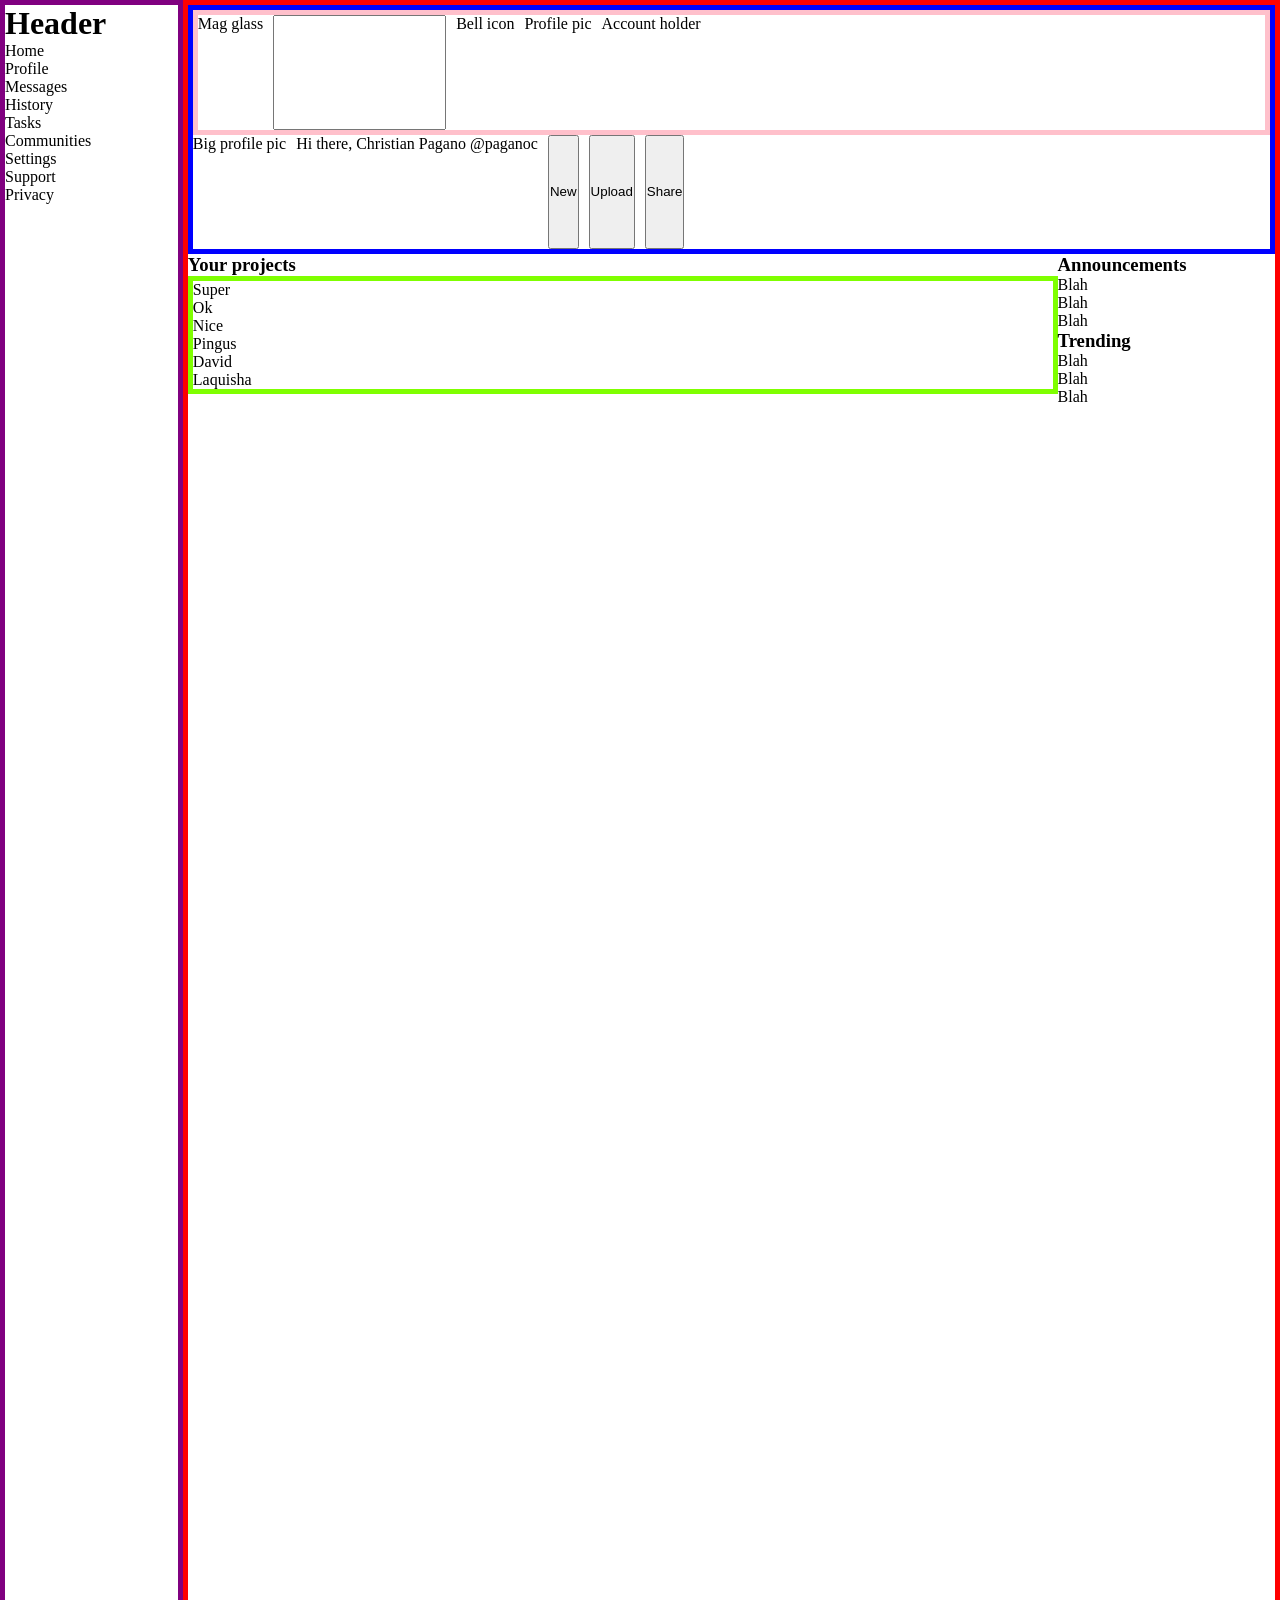
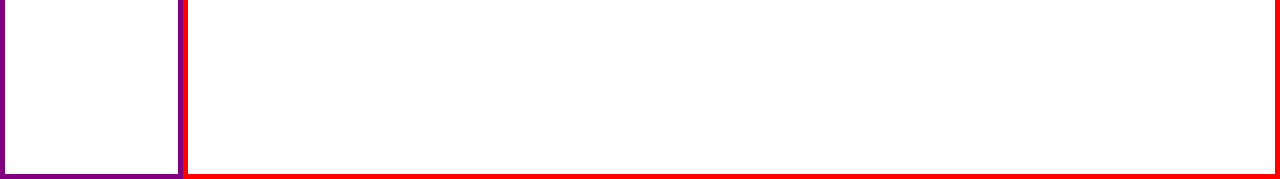
==== index.html @ 30c31ff7 "General layout accomplished." ====
<!DOCTYPE html>
<html lang="en">
<head>
    <meta charset="UTF-8">
    <meta name="viewport" content="width=device-width, initial-scale=1.0">
    <title>Document</title>
    <link rel="stylesheet" href="./styles.css">
</head>
<body>
    <div class="page">
        <div class="sidebar">
            <h1>Header</h1>

            <nav class="menu">
                <ul class="nav">
                    <li>Home</li>
                    <li>Profile</li>
                    <li>Messages</li>
                    <li>History</li>
                    <li>Tasks</li>
                    <li>Communities</li>
                </ul>
                <ul class="tools">
                    <li>Settings</li>
                    <li>Support</li>
                    <li>Privacy</li>
                </ul>
            </nav>
        </div>
        <div class="main">
            <div class="banner">
                <div class="row1">
                    <div class="mag">Mag glass</div>
                    <input type="search">
                    <div class="bell">Bell icon</div>
                    <div class="profilepic">Profile pic</div>
                    <div class="account">Account holder</div>
                </div>
                <div class="row2">
                    <div class="bigpic">Big profile pic</div>
                    <div class="greeting">Hi there, Christian Pagano @paganoc</div>
                    <button class="new">New</button>
                    <button class="upload">Upload</button>
                    <button class="share">Share</button>
                </div>
            </div>
            <div class="dashboard">
                <div class="projects">
                    <h3 class="projectsheader">Your projects</h3>
                    <div class="cards">
                        <div class="card1">Super</div>
                        <div class="card2">Ok</div>
                        <div class="card3">Nice</div>
                        <div class="card4">Pingus</div>
                        <div class="card5">David</div>
                        <div class="card6">Laquisha</div>
                    </div>
                </div>
                <div class="trendannounce">
                    <div class="announcements">
                        <h3 class="announceheader">Announcements</h3>
                        <div>Blah</div>
                        <div>Blah</div>
                        <div>Blah</div>
                        
                    </div>
                    <div class="trending">
                        <h3 class="trendingheader">Trending</h3>
                        <div>Blah</div>
                        <div>Blah</div>
                        <div>Blah</div>
                    </div>
                </div>
            </div>
        </div>
    </div>
</body>
</html>
---- styles.css ----
* {
    margin: 0;
    padding: 0;
}
.page {
    display: grid;
    grid-template-columns: 1fr 6fr;
    grid-template-rows: 1fr 6fr;
}
.sidebar {
    border: 5px solid purple;
    grid-row: span 2;
}
.main   {
    display: grid;
    border: 5px solid red;
    grid-template-rows: subgrid;
    grid-row: span 2;
}
.banner {
    border: 5px solid blue;
    display: grid;
    grid-template-columns: 4fr 2fr;
}
.row1 {
    grid-column: span 2;
    border: 5px solid pink;
    display: flex;
    gap: 10px;
}
.row2 {
    display: flex;
    gap: 10px;
}
.dashboard {
   display: grid;
   grid-template-rows: 1fr 3fr 3fr 3fr;
   grid-template-columns: 4fr 1fr;
}
.cards {
    display: grid;
    border: 5px solid chartreuse;
    
}
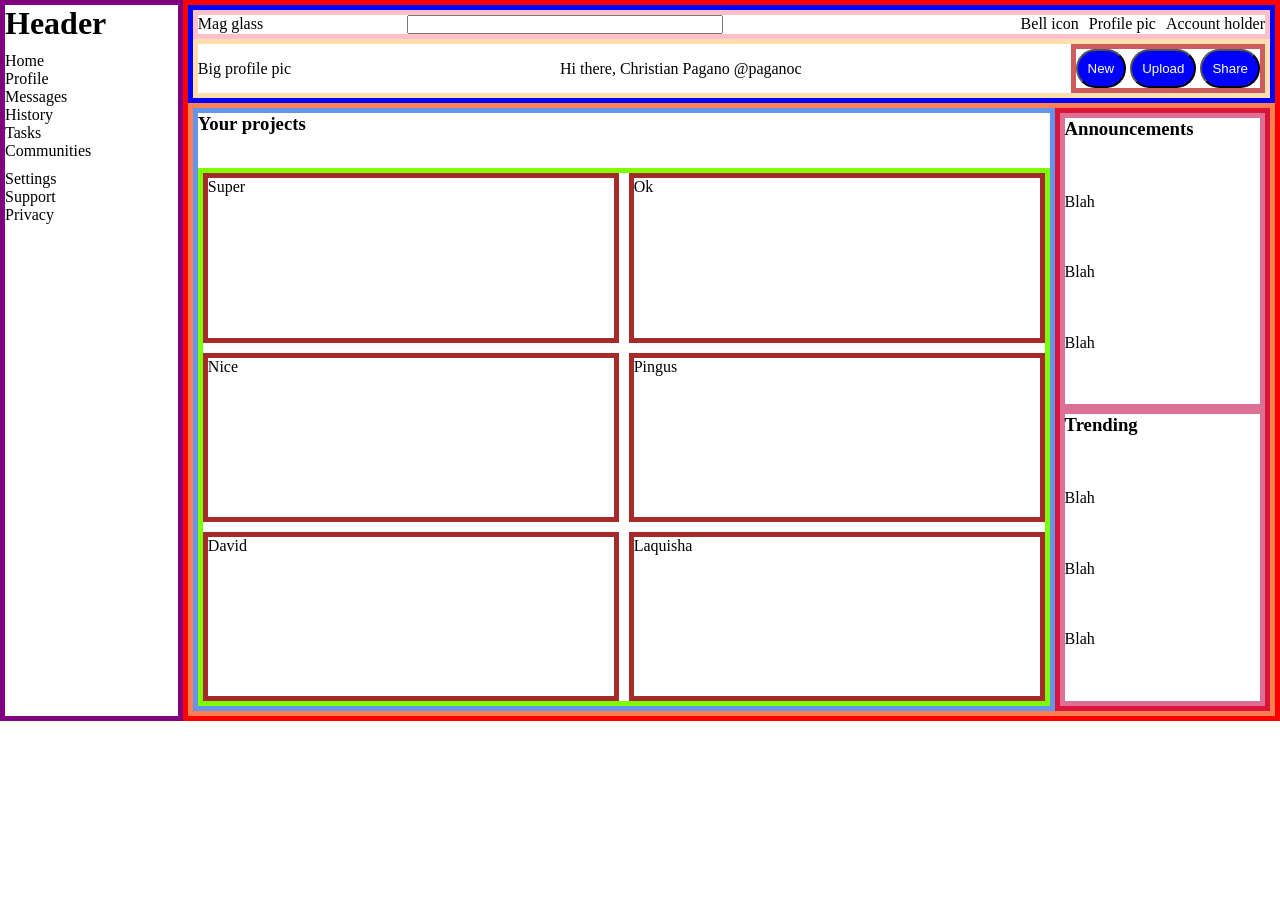
==== commit cfc53cfc: "General layout ACTUALLY accomplished lol" ====
--- a/index.html
+++ b/index.html
@@ -30,30 +30,36 @@
         <div class="main">
             <div class="banner">
                 <div class="row1">
-                    <div class="mag">Mag glass</div>
-                    <input type="search">
-                    <div class="bell">Bell icon</div>
-                    <div class="profilepic">Profile pic</div>
-                    <div class="account">Account holder</div>
+                    <div class="searchapparatus">
+                        <div class="mag">Mag glass</div>
+                        <input type="search">
+                    </div>
+                    <div class="rightcontent">
+                        <div class="bell">Bell icon</div>
+                        <div class="profilepic">Profile pic</div>
+                        <div class="account">Account holder</div>
+                    </div>
                 </div>
                 <div class="row2">
                     <div class="bigpic">Big profile pic</div>
                     <div class="greeting">Hi there, Christian Pagano @paganoc</div>
-                    <button class="new">New</button>
-                    <button class="upload">Upload</button>
-                    <button class="share">Share</button>
+                    <div class="buttons">
+                        <button class="new">New</button>
+                        <button class="upload">Upload</button>
+                        <button class="share">Share</button>
+                    </div>
                 </div>
             </div>
             <div class="dashboard">
                 <div class="projects">
                     <h3 class="projectsheader">Your projects</h3>
                     <div class="cards">
-                        <div class="card1">Super</div>
-                        <div class="card2">Ok</div>
-                        <div class="card3">Nice</div>
-                        <div class="card4">Pingus</div>
-                        <div class="card5">David</div>
-                        <div class="card6">Laquisha</div>
+                        <div class="card">Super</div>
+                        <div class="card">Ok</div>
+                        <div class="card">Nice</div>
+                        <div class="card">Pingus</div>
+                        <div class="card">David</div>
+                        <div class="card">Laquisha</div>
                     </div>
                 </div>
                 <div class="trendannounce">
--- a/styles.css
+++ b/styles.css
@@ -1,6 +1,7 @@
 * {
     margin: 0;
     padding: 0;
+    box-sizing: border-box;
 }
 .page {
     display: grid;
@@ -9,7 +10,13 @@
 }
 .sidebar {
     border: 5px solid purple;
-    grid-row: span 2;
+    grid-row: span 2;   
+}
+.menu  {
+    padding-top: 10px;
+    display: flex;
+    flex-direction: column;
+    gap: 10px;
 }
 .main   {
     display: grid;
@@ -25,20 +32,72 @@
 .row1 {
     grid-column: span 2;
     border: 5px solid pink;
+    display: grid;
+    grid-auto-flow: column;
+    gap: 10px;
+}
+.searchapparatus {
+    display: grid;
+    grid-auto-flow: column;
+}
+.rightcontent {
     display: flex;
+    justify-content: flex-end;
     gap: 10px;
 }
 .row2 {
-    display: flex;
+    display: grid;
+    justify-content: space-between;
+    grid-column: 1 / -1;
+    grid-auto-flow: column;
     gap: 10px;
+    align-items: center;
+    border: 5px solid navajowhite;
+}
+button {
+    padding: 10px;
+    background-color: blue;
+    color: white;
+    border-radius: 20px;
+}
+.buttons {
+    border: 5px solid indianred;
+    gap: 10px;  
 }
 .dashboard {
    display: grid;
    grid-template-rows: 1fr 3fr 3fr 3fr;
    grid-template-columns: 4fr 1fr;
+   border: 5px solid coral;
 }
 .cards {
     display: grid;
     border: 5px solid chartreuse;
-    
+    grid-template-rows: 2fr 2fr 2fr;
+    grid-template-columns: 2fr 2fr;
+    grid-row: 2 / -1;
+    gap: 10px;
+}
+.card {
+    border: 5px solid brown;
+    box-shadow: 0 2px 5px rgba(0, 0, 0, 0.03); 
+}
+.card:hover {
+    box-shadow: 0 10px 20px rgba(0, 0, 0, 0.08);
+}
+.projects {
+    display: grid;
+    grid-template-rows: subgrid;
+    border: 5px solid cornflowerblue;
+    grid-row: span 4;
+}
+.trendannounce {
+    display: grid;
+    grid-template-row: subgrid;
+    grid-row: span 4;
+    border: 5px solid crimson;
+}
+.announcements, .trending {
+    display: grid;
+    border: 5px solid palevioletred;
 }
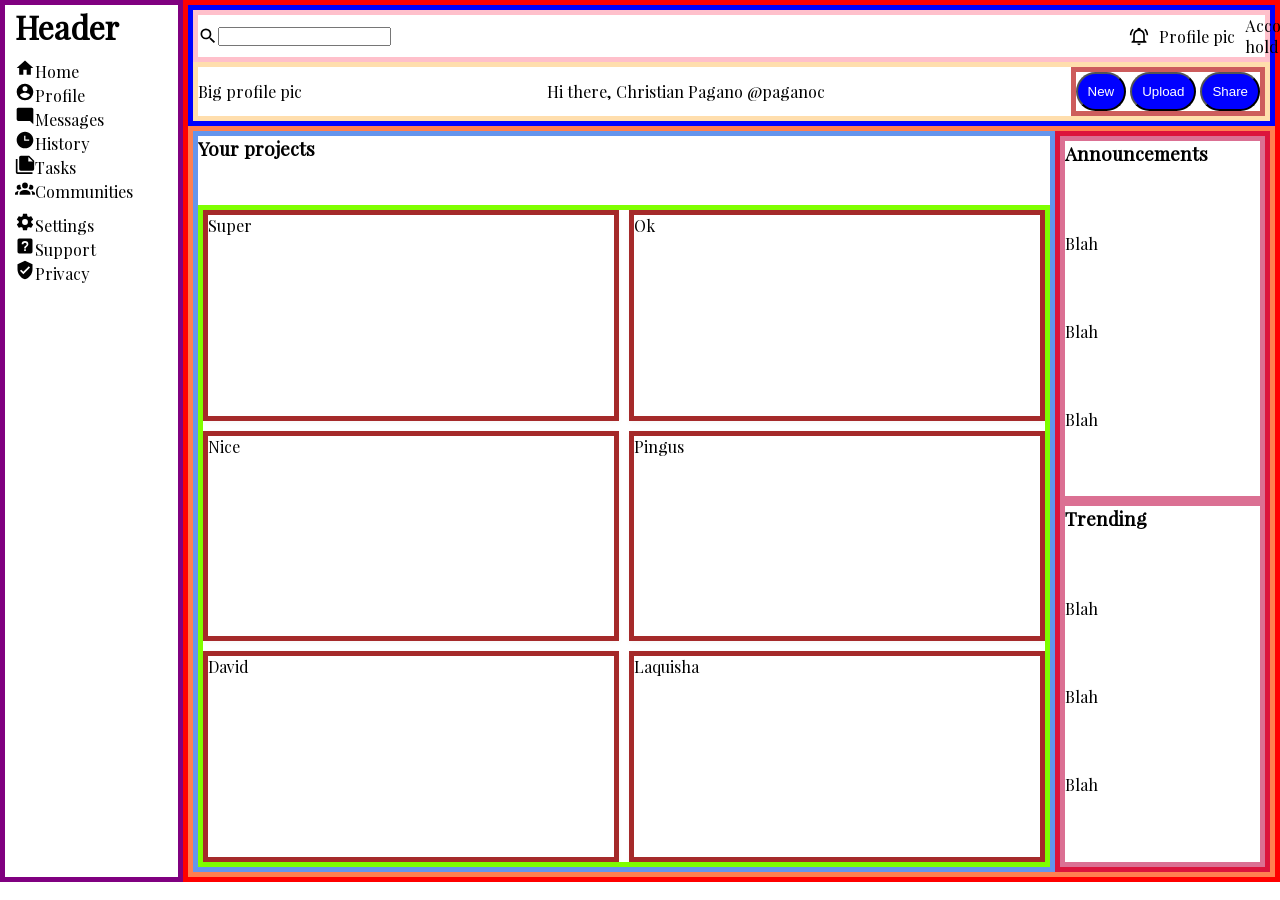
==== commit 47ac39d1: "Icons added to page... but row1 overflowing" ====
--- a/index.html
+++ b/index.html
@@ -13,17 +13,17 @@
 
             <nav class="menu">
                 <ul class="nav">
-                    <li>Home</li>
-                    <li>Profile</li>
-                    <li>Messages</li>
-                    <li>History</li>
-                    <li>Tasks</li>
-                    <li>Communities</li>
+                    <li><img class="home" src="./icons/home.svg" alt="home">Home</li>
+                    <li><img class="account" src="./icons/account-circle.svg" alt="account icon">Profile</li>
+                    <li><img class="message" src="./icons/message-reply.svg" alt="messages">Messages</li>
+                    <li><img class="history" src="./icons/clock-time-three.svg" alt="clock">History</li>
+                    <li><img class="tasks" src="./icons/note-multiple.svg" alt="tasks">Tasks</li>
+                    <li><img class="communities" src="./icons/account-group.svg" alt="communities">Communities</li>
                 </ul>
                 <ul class="tools">
-                    <li>Settings</li>
-                    <li>Support</li>
-                    <li>Privacy</li>
+                    <li><img class="settings" src="./icons/cog.svg" alt="settings">Settings</li>
+                    <li><img class="support" src="./icons/help-box.svg" alt="support">Support</li>
+                    <li><img class="privacy" src="./icons/shield-check.svg" alt="privacy">Privacy</li>
                 </ul>
             </nav>
         </div>
@@ -31,11 +31,11 @@
             <div class="banner">
                 <div class="row1">
                     <div class="searchapparatus">
-                        <div class="mag">Mag glass</div>
+                        <img class="magnifying" src="./icons/magnify.svg" alt="magnifying glass">
                         <input type="search">
                     </div>
                     <div class="rightcontent">
-                        <div class="bell">Bell icon</div>
+                        <img class="bell" src="./icons/bell-ring-outline.svg" alt="notification bell">
                         <div class="profilepic">Profile pic</div>
                         <div class="account">Account holder</div>
                     </div>
--- a/styles.css
+++ b/styles.css
@@ -1,9 +1,29 @@
+@font-face {
+    font-family: 'Playfair Display';
+    src: url('./fonts/PlayfairDisplay-Regular.woff2') format('woff2'),
+        url('./fonts/PlayfairDisplay-Regular.woff') format('woff');
+    font-weight: normal;
+    font-style: normal;
+    font-display: swap;
+}
+@font-face {
+    font-family: 'Raleway';
+    src: url('./fonts/Raleway-Regular.woff2') format('woff2'),
+        url('./fonts/Raleway-Regular.woff') format('woff');
+    font-weight: normal;
+    font-style: normal;
+    font-display: swap;
+}
+
+
+
 * {
     margin: 0;
     padding: 0;
     box-sizing: border-box;
 }
 .page {
+    font-family: 'Playfair Display';
     display: grid;
     grid-template-columns: 1fr 6fr;
     grid-template-rows: 1fr 6fr;
@@ -11,6 +31,10 @@
 .sidebar {
     border: 5px solid purple;
     grid-row: span 2;   
+    padding-left: 10px;
+}
+.menu li {
+    list-style-type: none;
 }
 .menu  {
     padding-top: 10px;
@@ -28,7 +52,13 @@
     border: 5px solid blue;
     display: grid;
     grid-template-columns: 4fr 2fr;
+    align-items: center;
 }
+.magnifying, .bell, .home, .account, .message, .history, .tasks, .communities, .settings, .support, .privacy {
+    width: 20px;
+    aspect-ratio: 1;
+}
+
 .row1 {
     grid-column: span 2;
     border: 5px solid pink;
@@ -39,11 +69,17 @@
 .searchapparatus {
     display: grid;
     grid-auto-flow: column;
+    justify-content: flex-start;
+    align-items: center;
 }
 .rightcontent {
-    display: flex;
+    display: grid;
     justify-content: flex-end;
+    grid-auto-flow: column;
     gap: 10px;
+    align-items: center;
+    min-width: 0;
+    min-height: 0;
 }
 .row2 {
     display: grid;
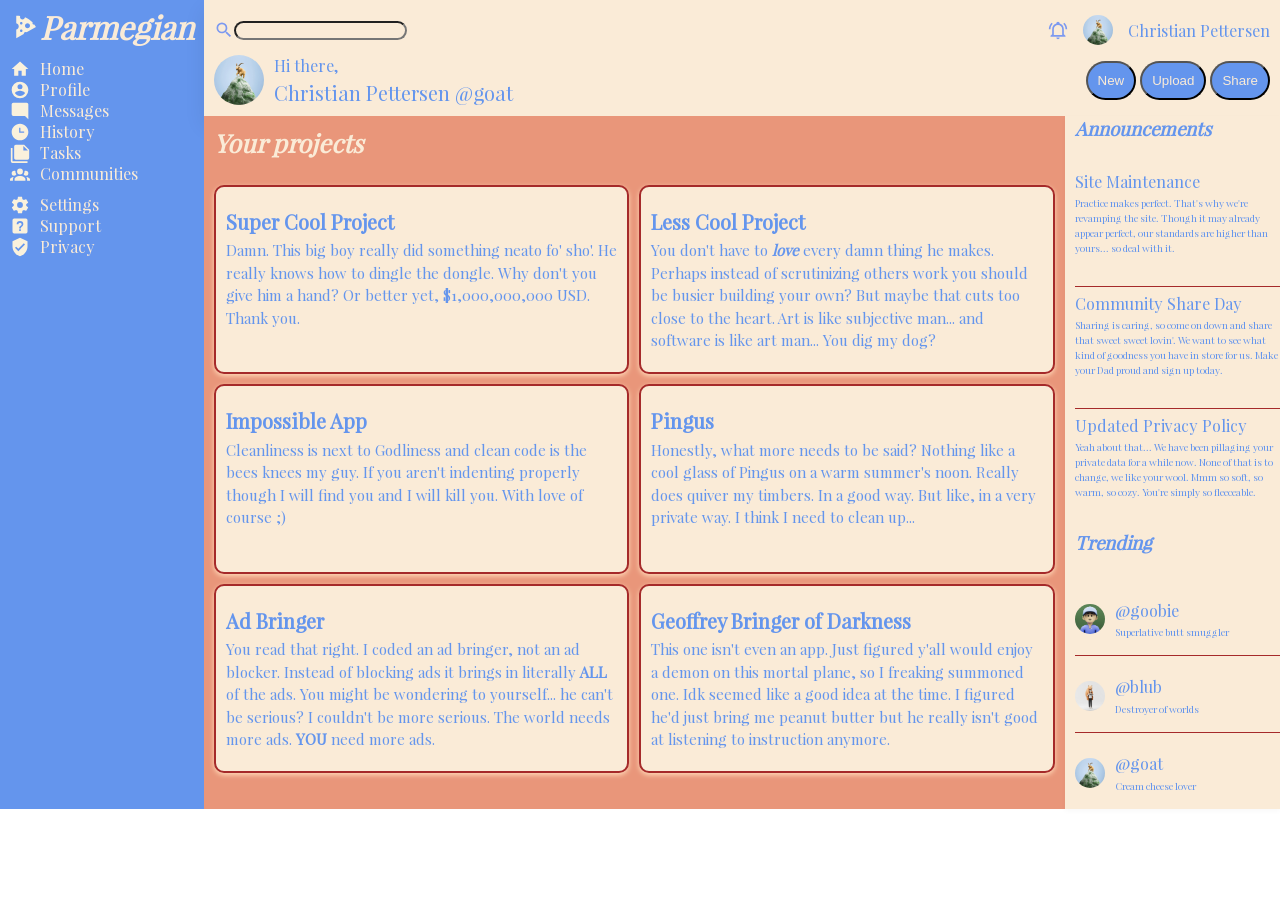
==== commit 789c15ec: "Project complete" ====
--- a/index.html
+++ b/index.html
@@ -9,12 +9,12 @@
 <body>
     <div class="page">
         <div class="sidebar">
-            <h1>Header</h1>
+            <h1 class="header"><img class="cheese" src="./icons/cheese.svg" alt="cheese icon"> Parmegian</h1>
 
             <nav class="menu">
                 <ul class="nav">
                     <li><img class="home" src="./icons/home.svg" alt="home">Home</li>
-                    <li><img class="account" src="./icons/account-circle.svg" alt="account icon">Profile</li>
+                    <li><img class="profile" src="./icons/account-circle.svg" alt="profile icon">Profile</li>
                     <li><img class="message" src="./icons/message-reply.svg" alt="messages">Messages</li>
                     <li><img class="history" src="./icons/clock-time-three.svg" alt="clock">History</li>
                     <li><img class="tasks" src="./icons/note-multiple.svg" alt="tasks">Tasks</li>
@@ -32,17 +32,16 @@
                 <div class="row1">
                     <div class="searchapparatus">
                         <img class="magnifying" src="./icons/magnify.svg" alt="magnifying glass">
-                        <input type="search">
+                        <input type="search" class="search">
                     </div>
                     <div class="rightcontent">
                         <img class="bell" src="./icons/bell-ring-outline.svg" alt="notification bell">
-                        <div class="profilepic">Profile pic</div>
-                        <div class="account">Account holder</div>
+                        <img class="smallpic" src="./icons/goat.jpg" alt="profilepic small">
+                        <div class="account">Christian Pettersen</div>
                     </div>
                 </div>
                 <div class="row2">
-                    <div class="bigpic">Big profile pic</div>
-                    <div class="greeting">Hi there, Christian Pagano @paganoc</div>
+                    <div class="greeting"><img class="bigpic" src="./icons/goat.jpg" alt="goat"><div class="subgreeting">Hi there,<p class="greetdetail">Christian Pettersen @goat</p></div></div>
                     <div class="buttons">
                         <button class="new">New</button>
                         <button class="upload">Upload</button>
@@ -54,27 +53,36 @@
                 <div class="projects">
                     <h3 class="projectsheader">Your projects</h3>
                     <div class="cards">
-                        <div class="card">Super</div>
-                        <div class="card">Ok</div>
-                        <div class="card">Nice</div>
-                        <div class="card">Pingus</div>
-                        <div class="card">David</div>
-                        <div class="card">Laquisha</div>
+                        <div class="card">Super Cool Project<p class="crddescription">
+                            Damn. This big boy really did something neato fo' sho'. He really knows how to dingle the dongle. Why don't you give him a hand? Or better yet, $1,000,000,000 USD. Thank you.
+
+                        </p></div>
+                        <div class="card">Less Cool Project<p class="crddescription">You don't have to <strong><em>love</em></strong> every damn thing he makes. Perhaps instead of scrutinizing others work you should be busier building your own? But maybe that cuts too close to the heart. Art is like subjective man... and software is like art man... You dig my dog?</en></p></div>
+                        <div class="card">Impossible App<p class="crddescription">Cleanliness is next to Godliness and clean code is the bees knees my guy. If you aren't indenting properly though I will find you and I will kill you. With love of course ;) </p> </div>
+                        <div class="card">Pingus<p class="crddescription">Honestly, what more needs to be said? Nothing like a cool glass of Pingus on a warm summer's noon. Really does quiver my timbers. In a good way. But like, in a very private way. I think I need to clean up... </p></div>
+                        <div class="card">Ad Bringer<p class="crddescription">You read that right. I coded an ad bringer, not an ad blocker. Instead of blocking ads it brings in literally <strong>ALL</strong> of the ads. You might be wondering to yourself... he can't be serious? I couldn't be more serious. The world needs more ads. <strong>YOU</strong> need more ads.</p></div>
+                        <div class="card">Geoffrey Bringer of Darkness<p class="crddescription">This one isn't even an app. Just figured y'all would enjoy a demon on this mortal plane, so I freaking summoned one. Idk seemed like a good idea at the time. I figured he'd just bring me peanut butter but he really isn't good at listening to instruction anymore.</p></div>
                     </div>
                 </div>
                 <div class="trendannounce">
                     <div class="announcements">
                         <h3 class="announceheader">Announcements</h3>
-                        <div>Blah</div>
-                        <div>Blah</div>
-                        <div>Blah</div>
+                        <div class="blah1">Site Maintenance
+                            <p>Practice makes perfect. That's why we're revamping the site. Though it may already appear perfect, our standards are higher than yours... so deal with it.  </p>
+                        </div>
+                        <div class="blah2">Community Share Day
+                            <p>Sharing is caring, so come on down and share that sweet sweet lovin'. We want to see what kind of goodness you have in store for us. Make your Dad proud and sign up today.</p>
+                        </div>
+                        <div class="blah3">Updated Privacy Policy
+                            <p>Yeah about that... We have been pillaging your private data for a while now. None of that is to change, we like your wool. Mmm so soft, so warm, so cozy. You're simply so fleeceable.</p>
+                        </div>
                         
                     </div>
                     <div class="trending">
                         <h3 class="trendingheader">Trending</h3>
-                        <div>Blah</div>
-                        <div>Blah</div>
-                        <div>Blah</div>
+                        <div class="profile1"><img class="goobie" src="./icons/goobie.jpg" alt="goobie"><div class="subgoob">@goobie<p>Superlative butt smuggler</p></div></div>
+                        <div class="profile2"><img class="blub" src="./icons/blub.jpg" alt="blub"><div class="subblub">@blub<p>Destroyer of worlds</p></div></div>
+                        <div class="profile3"><img class="goat" src="./icons/goat.jpg" alt="goat"><div class="subgoat">@goat<p class="goatcream">Cream cheese lover</p></div></div>
                     </div>
                 </div>
             </div>
--- a/styles.css
+++ b/styles.css
@@ -29,13 +29,17 @@
     grid-template-rows: 1fr 6fr;
 }
 .sidebar {
-    border: 5px solid purple;
+    padding-top: 5px;
+    padding-right: 10px;
     grid-row: span 2;   
     padding-left: 10px;
-}
-.menu li {
-    list-style-type: none;
-}
+    background: cornflowerblue;
+    color: antiquewhite;
+}
+li img, .header img {
+    filter: brightness(0) saturate(100%) invert(98%) sepia(31%) saturate(541%) hue-rotate(313deg) brightness(101%) contrast(96%);
+}
+
 .menu  {
     padding-top: 10px;
     display: flex;
@@ -43,25 +47,65 @@
     gap: 10px;
 }
 .main   {
-    display: grid;
-    border: 5px solid red;
+    
+    display: grid;
     grid-template-rows: subgrid;
     grid-row: span 2;
 }
 .banner {
-    border: 5px solid blue;
+    padding-left: 10px;
+    padding-right: 10px;
     display: grid;
     grid-template-columns: 4fr 2fr;
     align-items: center;
-}
-.magnifying, .bell, .home, .account, .message, .history, .tasks, .communities, .settings, .support, .privacy {
+    grid-template-rows: auto 1fr;
+    background-color:antiquewhite;
+    color: cornflowerblue;
+    box-shadow: 0 10px 20px rgba(0, 0, 0, 0.08);
+}
+.banner img {
+    filter: invert(61%) sepia(31%) saturate(1512%) hue-rotate(196deg) brightness(97%) contrast(94%);
+}
+.magnifying, .bell, .home, .profile, .message, .history, .tasks, .communities, .settings, .support, .privacy {
     width: 20px;
     aspect-ratio: 1;
 }
+.goobie, .blub , .goat {
+    width: 30px;
+    aspect-ratio: 1;
+    border-radius: 50%;
+}
+.nav > li, .tools > li {
+    display: flex;
+    align-items: center;
+    gap: 10px;
+    
+}
+.projectsheader {
+    color: antiquewhite;
+    font-size: 25px;
+    padding-left: 10px;
+    padding-top: 10px;
+}
+.header,  .projectsheader, .announceheader, .trendingheader {
+    font-style: italic;
+}
+.search {
+    background-color: antiquewhite;
+    border-radius: 10px;
+}
+.header {
+    display: flex;
+    align-items: center;
+}
+.header img {
+    width: 30px;
+    aspect-ratio: 1;
+}
 
 .row1 {
+    padding-top: 15px;
     grid-column: span 2;
-    border: 5px solid pink;
     display: grid;
     grid-auto-flow: column;
     gap: 10px;
@@ -76,10 +120,12 @@
     display: grid;
     justify-content: flex-end;
     grid-auto-flow: column;
-    gap: 10px;
-    align-items: center;
+    gap: 15px;
+    align-items: center;
+    white-space: nowrap;
+}
+.bell, .profilepic, .account {
     min-width: 0;
-    min-height: 0;
 }
 .row2 {
     display: grid;
@@ -88,52 +134,114 @@
     grid-auto-flow: column;
     gap: 10px;
     align-items: center;
-    border: 5px solid navajowhite;
+    padding-top: 10px;
+    padding-bottom: 10px;
 }
 button {
     padding: 10px;
-    background-color: blue;
-    color: white;
+    background-color: cornflowerblue;
+    color: antiquewhite;
     border-radius: 20px;
 }
 .buttons {
-    border: 5px solid indianred;
+    
     gap: 10px;  
 }
 .dashboard {
    display: grid;
    grid-template-rows: 1fr 3fr 3fr 3fr;
    grid-template-columns: 4fr 1fr;
-   border: 5px solid coral;
+   
+   background-color: darksalmon;
 }
 .cards {
     display: grid;
-    border: 5px solid chartreuse;
+    padding-right: 10px;
+    padding-left: 10px;
     grid-template-rows: 2fr 2fr 2fr;
     grid-template-columns: 2fr 2fr;
     grid-row: 2 / -1;
     gap: 10px;
+    padding-bottom: 35px;
 }
 .card {
-    border: 5px solid brown;
+    border: 2.5px solid brown;
+    box-shadow: 0 2px 5px peachpuff;
+    padding-left: 10px;
+    padding-right: 10px;
+    line-height: 1.5;
+}
+
+.projects {
+    display: grid;
+    grid-template-rows: subgrid;
+    
+    grid-row: span 4;
+}
+.trendannounce {
     box-shadow: 0 2px 5px rgba(0, 0, 0, 0.03); 
-}
-.card:hover {
-    box-shadow: 0 10px 20px rgba(0, 0, 0, 0.08);
-}
-.projects {
-    display: grid;
-    grid-template-rows: subgrid;
-    border: 5px solid cornflowerblue;
-    grid-row: span 4;
-}
-.trendannounce {
     display: grid;
     grid-template-row: subgrid;
     grid-row: span 4;
-    border: 5px solid crimson;
 }
 .announcements, .trending {
     display: grid;
-    border: 5px solid palevioletred;
+    
+    background: antiquewhite;
+    color: cornflowerblue;
+    padding-left: 10px;
+}
+.card {
+    background-color: antiquewhite;
+    color: cornflowerblue;
+    border-radius: 10px;
+    padding-top: 20px;
+    padding-left: 10px;
+    font-weight: bold;
+    font-size: 20px;
+}
+.blah1, .blah2, .profile1, .profile2 {
+    border-bottom: 1px solid brown;
+    line-height: 1.5;
+}
+.blah2, .blah3, .profile2, .profile3 {
+    padding-top: 5px;
+    line-height: 1.5;
+}
+.profile1, .profile2, .profile3 {
+    display: flex;
+    align-items: center;
+    gap: 10px;
+}
+p, .crddescription {
+    padding-top: 2.5px;
+    font-size: 10px;
+}
+.card > .crddescription {
+    font-size: 15px;
+    font-weight: normal;
+}
+.subgoat, .subblub, .subgreeting {
+    display: flex;
+    flex-direction: column;
+}
+.bigpic {
+    width: 50px;
+    aspect-ratio: 1;
+    border-radius: 50%;
+    filter: none !important;
+}
+.smallpic {
+    width: 30px;
+    aspect-ratio: 1;
+    border-radius: 50%;
+    filter: none !important;
+}
+.greeting {
+    display: flex;
+    align-items: center;
+    gap: 10px;
+}
+.greetdetail {
+    font-size: 20px;
 }
